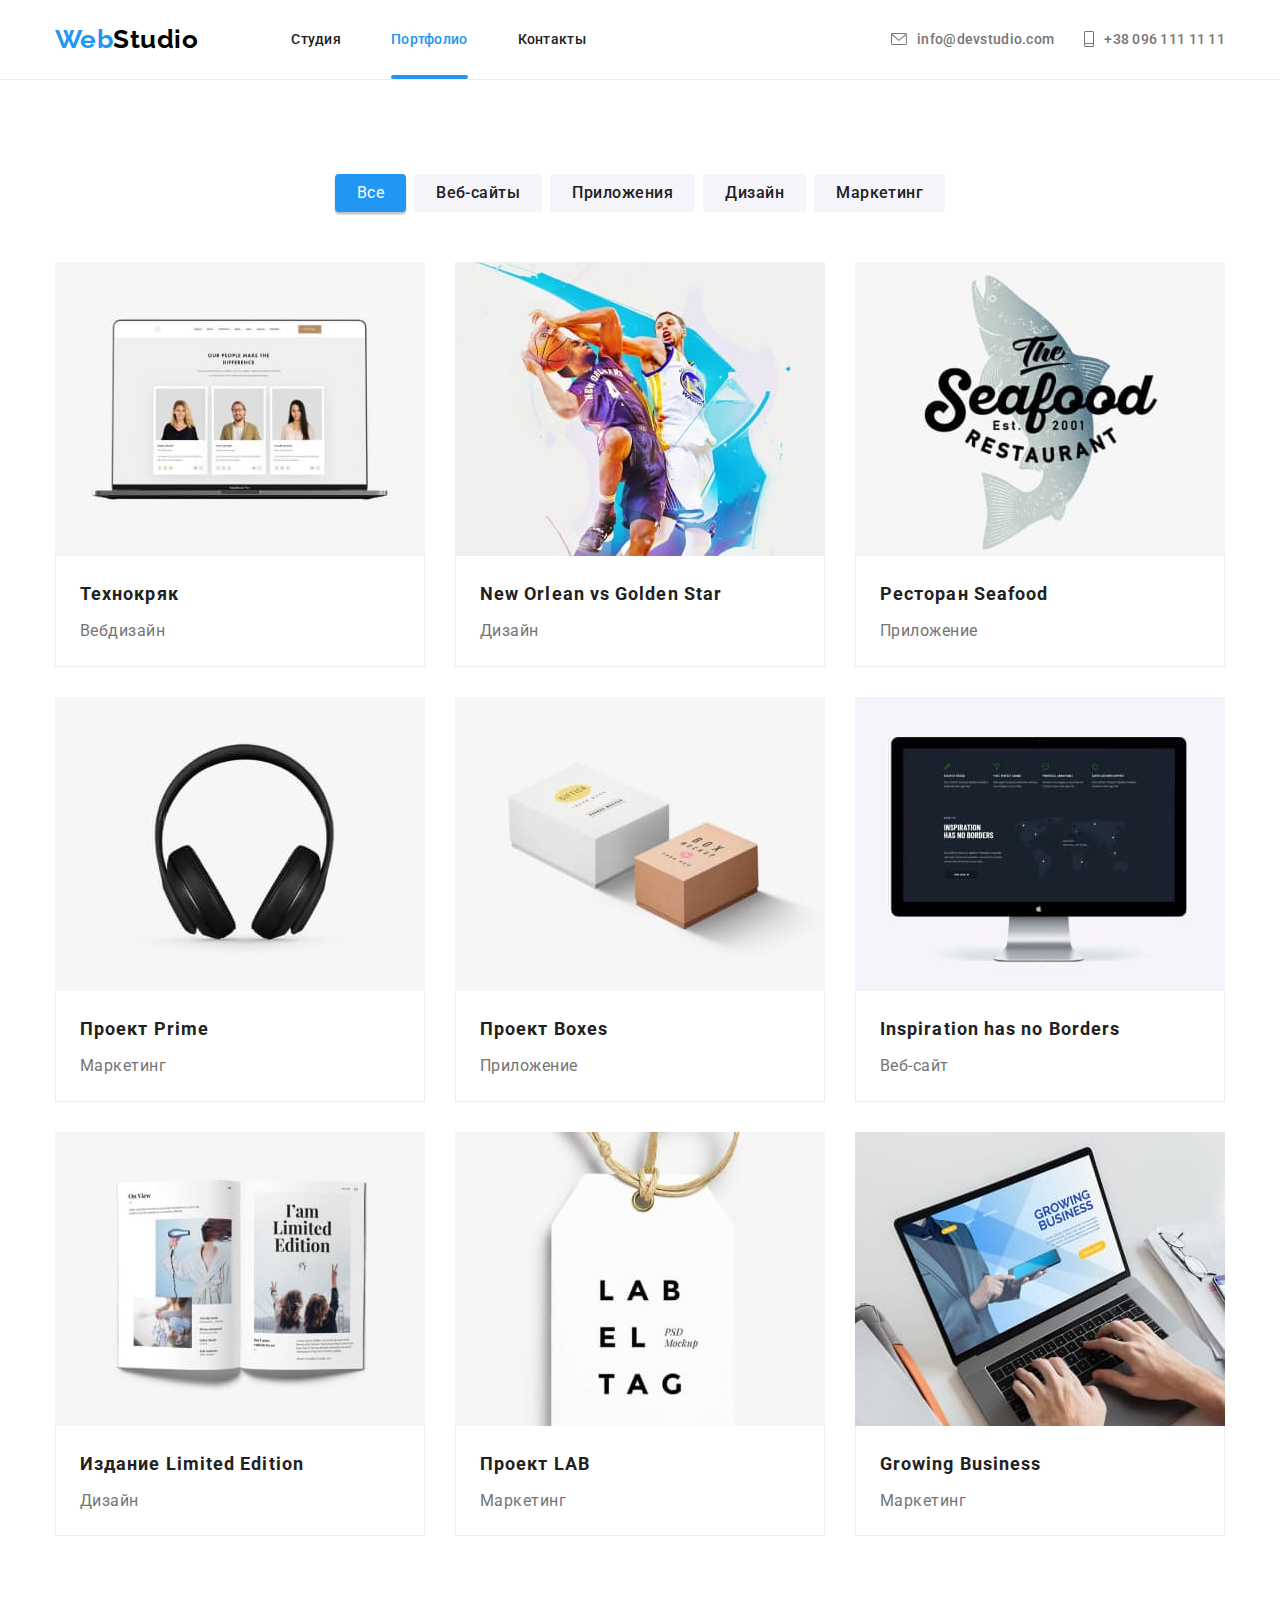
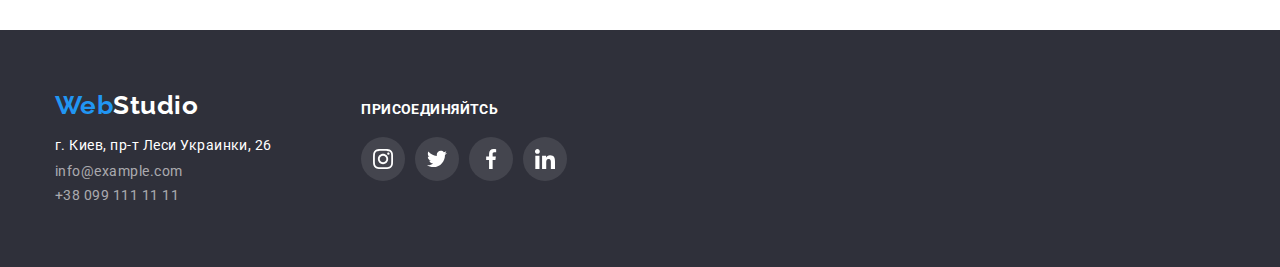
==== portfolio.html @ 9c4aa6b3 "1" ====
<!DOCTYPE html>
<html lang="en">

<head>
  <meta charset="UTF-8" />
  <title>Activebox</title>
  <link rel="stylesheet" href="./css/modern-normalize.css">
  <link href="https://fonts.googleapis.com/css2?family=Raleway:wght@700&family=Roboto:wght@400;500;700;900&display=swap"
    rel="stylesheet">
  <link rel="stylesheet" href="./css/style.css">
</head>

<body class="body">
  <header class="page-header">
    <div class="header-div container-flex">
      <nav class="nav-header">
        <a href="./" class="logo">
          <span class="logo-colorweb">Web</span><span class="logo-studio">Studio</span>
        </a>
        <ul class="site-nav list">
          <li class="li-header"><a href="index.html" class="link">Студия</a></li>
          <li class="li-header"><a href="portfolio.html" class="studio-title-blue current">Портфолио</a></li>
          <li class="li-header"><a href="" class="link">Контакты</a></li>
        </ul>
      </nav>
      <ul class="auth-nav list">
        <li class="auth-li">
          <a href="mailto:info@devstudio.com" class="link-nav">
            <svg class="aria-label" aria-label="мейл" width="16px" height="12px">
              <use href="./images/icons.svg#icon-mail"></use>
            </svg>
            info@devstudio.com
          </a>
        </li>
        <li class="auth-li">
          <a href="tel:+380961111111" class="link-nav">
            <svg class="aria-label" aria-label="tel" width="10px" height="16px">
              <use href="./images/icons.svg#icon-phone"></use>
            </svg>
            +38 096 111 11 11
          </a>
        </li>
      </ul>
    </div>
  </header>
  <main>
    <section class="section">
      <div class="main container">
        <ul class="portfolio-menu list">
          <li>
            <a href="" class="portfolio-title-vse link">Все</a>
          </li>
          <li>
            <a href="" class="portfolio-title link">Веб-сайты</a>
          </li>
          <li>
            <a href="" class="portfolio-title link">Приложения</a>
          </li>
          <li>
            <a href="" class="portfolio-title link">Дизайн</a>
          </li>
          <li>
            <a href="" class="portfolio-title link">Маркетинг</a>
          </li>
        </ul>
        <ul class="main-portfolio list">
          <li class="portfolio-unit list">
            <a href="" class="link-portfolio">
            <div class="port-wrapper">
              <img src="images/img1(2).jpg" alt="" width="370">
              <p class="example-info">
                Технокряк это современная площадка распространения
                коронавируса. Компании используют эту платформу для
                цифрового шпионажа и атак на защищённые сервера конкурентов.
              </p>
            </div>
            <div class="port">
              <h3 class="portfolio-glav">Технокряк</h3>
              <p class="portfolio-text">Вебдизайн</p>
            </div>
          </a>
          </li>
          <li class="portfolio-unit list">
            <a href="" class="link-portfolio">
              <div class="port-wrapper">
                <img src="images/img2(2).jpg" alt="" width="370">
                <p class="example-info">
                  Технокряк это современная площадка распространения
                  коронавируса. Компании используют эту платформу для
                  цифрового шпионажа и атак на защищённые сервера конкурентов.
                </p>
              </div>
              <div class="port">
                <h3 class="portfolio-glav">New Orlean vs Golden Star</h3>
                <p class="portfolio-text">Дизайн</p>
              </div>
            </a>
          </li>
          <li class="portfolio-unit list">
            <a href="" class="link-portfolio">
            <div class="port-wrapper">
              <img src="images/img3(2).jpg" alt="" width="370">
              <p class="example-info">
                Технокряк это современная площадка распространения
                коронавируса. Компании используют эту платформу для
                цифрового шпионажа и атак на защищённые сервера конкурентов.
              </p>
            </div>
            <div class="port">
              <h3 class="portfolio-glav">Ресторан Seafood</h3>
              <p class="portfolio-text">Приложение</p>
            </div>
          </a>
          </li>
          <li class="portfolio-unit list"> 
              <a href="" class="link-portfolio">
            <div class="port-wrapper">
              <img src="images/img4(2).jpg" alt="" width="370">
              <p class="example-info">
                Технокряк это современная площадка распространения
                коронавируса. Компании используют эту платформу для
                цифрового шпионажа и атак на защищённые сервера конкурентов.
              </p>
            </div>
            <div class="port">
              <h3 class="portfolio-glav">Проект Prime</h3>
              <p class="portfolio-text">Маркетинг</p>
            </div>
          </a>
          </li>
          <li class="portfolio-unit list">
            <a href="" class="link-portfolio">
            <div class="port-wrapper">
              <img src="images/img5(2).jpg" alt="" width="370">
              <p class="example-info">
                Технокряк это современная площадка распространения
                коронавируса. Компании используют эту платформу для
                цифрового шпионажа и атак на защищённые сервера конкурентов.
              </p>
            </div>
            <div class="port">
              <h3 class="portfolio-glav">Проект Boxes</h3>
              <p class="portfolio-text">Приложение</p>
            </div>
          </a>
          </li>
          <li class="portfolio-unit list">  
            <a href="" class="link-portfolio">
            <div class="port-wrapper">
              <img src="images/img6(2).jpg" alt="" width="370">
              <p class="example-info">
                Технокряк это современная площадка распространения
                коронавируса. Компании используют эту платформу для
                цифрового шпионажа и атак на защищённые сервера конкурентов.
              </p>
            </div>
            <div class="port">
              <h3 class="portfolio-glav">Inspiration has no Borders</h3>
              <p class="portfolio-text">Веб-сайт</p>
            </div>
          </a>
          </li>
          <li class="portfolio-unit list">
            <a href="" class="link-portfolio">
            <div class="port-wrapper">

              <img src="images/img7(2).jpg" alt="" width="370">
              <p class="example-info">
                Технокряк это современная площадка распространения
                коронавируса. Компании используют эту платформу для
                цифрового шпионажа и атак на защищённые сервера конкурентов.
              </p>
            </div>
            <div class="port">
              <h3 class="portfolio-glav">Издание Limited Edition</h3>
              <p class="portfolio-text">Дизайн</p>
            </div>
          </a>
          </li>
          <li class="portfolio-unit list">
            <a href="" class="link-portfolio">
            <div class="port-wrapper">
              <img src="images/img8(2).jpg" alt="" width="370">
              <p class="example-info">
                Технокряк это современная площадка распространения
                коронавируса. Компании используют эту платформу для
                цифрового шпионажа и атак на защищённые сервера конкурентов.
              </p>
            </div>
            <div class="port">
              <h3 class="portfolio-glav">Проект LAB</h3>
              <p class="portfolio-text">Маркетинг</p>
            </div>
          </a>
          </li>
          <li class="portfolio-unit list">
            <a href="" class="link-portfolio">
            <div class="port-wrapper">
              <img src="images/img9(2).jpg" alt="" width="370">
              <p class="example-info">
                Технокряк это современная площадка распространения
                коронавируса. Компании используют эту платформу для
                цифрового шпионажа и атак на защищённые сервера конкурентов.
              </p>
            </div>
            <div class="port">
              <h3 class="portfolio-glav">Growing Business</h3>
              <p class="portfolio-text">Маркетинг</p>
            </div>
          </a>
          </li>
        </ul>
      </div>
    </section>
  </main>
  <footer class="footer">
    <div class="container footer-flex">
      <div class="foot-info">
        <a href="/index.html" class="logo"><span class="logo-colorwebfooter">Web</span><span
            class="logo-studiofooter">Studio</span></a>
        <address class="address">
          <p class="address-p">г. Киев, пр-т Леси Украинки, 26</p>
          <ul class="footer-content list">
            <li>
              <a href="mailto:info@example.com" class="text-footer link">info@example.com</a>
            </li>
            <li>
              <a href="tel:+380991111111" class="text-footer link">+38 099 111 11 11</a>
            </li>
          </ul>
        </address>
      </div>
      <div class="footer-socials">
        <h2>Присоединяйтсь</h2>
        <ul>
          <li>
            <a href="">
              <svg aria-label="инста" width="44px" height="44px">
                <use href="./images/icons.svg#insta"></use>
              </svg>
            </a>
          </li>
          <li>
            <a href="">
              <svg aria-label="твиттер" width="44px" height="44px">
                <use href="./images/icons.svg#twitter"></use>
              </svg>
            </a>
          </li>
          <li>
            <a href="">
              <svg aria-label="фб" width="44px" height="44px">
                <use href="./images/icons.svg#facebook"></use>
              </svg>
            </a>
          </li>
          <li>
            <a href="">
              <svg aria-label="линк" width="44px" height="44px">
                <use href="./images/icons.svg#linkedin"></use>
              </svg>
            </a>
          </li>
        </ul>
      </div>
    </div>
  </footer>
</body>

</html>
---- css/style.css ----
body {
  background-color: white;
  color: #757575;
  letter-spacing: 0.03em;
  font-family: roboto, sans-serif;
  margin: 0px;
  padding: 0px;
}


h1,
h2,
h3,
h4,
p,
ul {
margin: 0;
padding: 0;
}


.container-flex {
  display: flex;
  justify-content: space-between;
  align-items: center;
}

.container {
  width: 1200px;
  padding: 0 15px 0 15px;
  margin: 0 auto;
}

img
{
  display: block;
}

.list {
  list-style: none;
  display:block
}

.decor {
   list-style-type: none;
}

.link {
  text-decoration: none;
  display: block;
  transition: 250ms cubic-bezier(0.4, 0, 0.2, 1);
}
.link-portfolio  {
text-decoration: none;
display: block;
transition: 250ms cubic-bezier(0.4, 0, 0.2, 1);
}

.link-portfolio:hover {
box-shadow: 0px 1px 1px rgba(0, 0, 0, 0.12),
 0px 4px 4px rgba(0, 0, 0, 0.06),
 1px 4px 6px rgba(0, 0, 0, 0.16);
 transition: 250ms cubic-bezier(0.4, 0, 0.2, 1);
}

.section {
  padding: 94px 0;
}

.text-footer {
 color: rgba(255, 255, 255, 0.6)
}

.page-header {
  border-bottom: 1px solid #ECECEC;
}

.header-div {
      width: 1200px;
      margin: 0 auto;
      padding-left: 15px;
      padding-right: 15px;
}

.nav-header {
display: flex;
align-items: center;
}

.logo {
  line-height: 1.19;
  font-size: 26px;
  text-decoration: none;
  margin-right: 93px;
}


.logo-colorweb {
  font-family: raleway;
  color: #2196f3;
  font-weight: 700;
}

.logo-studio{
  font-family: raleway;
  color: black;
  font-weight: 700;
}

.site-nav {
  display: flex;
  align-items: center;
}

.li-header {
display: flex;
align-items: center ;
}

.li-header:last-child {
  margin-right: 0px;
}

.li-header a {
    display: block;
  padding-top: 32px;
  padding-bottom: 32px;
}

.li-header {

  margin-right: 50px;
}

.site-nav .link {
  color: #212121;
  font-weight: 500;
  font-size: 14px;
  line-height: 1.06;
  letter-spacing: 0.02em;
}


.site-nav .link:hover {
  color: #2196F3;
  transition: 250ms cubic-bezier(0.4, 0, 0.2, 1);
}

.site-nav .link:focus {
  color: #2196F3;
  transition: 250ms cubic-bezier(0.4, 0, 0.2, 1);
}

.auth-li:not(:last-child) {
margin-right: 30px;;
}

.auth-li .svg:hover {
color: #2196F3;
transition: 250ms cubic-bezier(0.4, 0, 0.2, 1);
}

.auth-nav {
display: flex;
align-items: center;
margin-left: auto;
}


.auth-nav li:first-child {
margin-left: 0px;
}

.auth-nav a {
color:  #757575;

font-family: roboto, sans-serif;
font-weight: 500;
font-size: 14px;
line-height: 1.2;
letter-spacing: 0.02em;
display: flex;
align-items: center;
}

.auth-nav svg {
margin-right: 10px;

fill:  #757575;
}

.auth-nav a:hover svg,
.auth-nav a:focus svg {
fill: #2196F3;
transition: 250ms cubic-bezier(0.4, 0, 0.2, 1);
}

.auth-nav a:hover,
.auth-nav a:focus {
color: #2196F3;
transition: 250ms cubic-bezier(0.4, 0, 0.2, 1);
}

.auth-nav .link {
  color: #757575;
  font-weight: 500;
  font-size: 14px;
  line-height: 1.06;
  letter-spacing: 0.02em;
}

.auth-nav .link-nav:hover {
  color: #2196F3;
  transition: 250ms cubic-bezier(0.4, 0, 0.2, 1);
}

.auth-nav .link-nav:active {
  color: #2196F3;
}

.auth-nav .link-nav:focus {
  color: #2196F3;
  transition: 250ms cubic-bezier(0.4, 0, 0.2, 1);
}



.container-flex-hero {
  box-sizing: border-box;
}

.hero {
  padding: 200px 0px;
  background-color:  #2f303A;
  background-image: linear-gradient(
      to right,
      rgba(47, 48, 58, 0.4),
      rgba(47, 48, 58, 0.4)
    ),
    url(../images/img-bg.jpg);
  max-width: 1600px;
  height: 600px;

  text-align: center;
  margin-left: auto;
  margin-right: auto;
}

.hero-title {
  margin-bottom: 30px;
  text-transform: uppercase;
  font-weight: 900;
  color: white;
  font-size: 44px;
  line-height: 1.36;
  letter-spacing: 0.06em;
}

.main-button {
  background: #2196f3;
  color: white;
  cursor: pointer;
  font-weight: 700;
  font-size: 16px;
  line-height: 2;
  text-align: center;
  letter-spacing: 0.06em;
  min-width: 200px;
  border-radius: 4px;
  border: transparent;
  padding: 10px 32px;
}


.main-button:hover {
  background: #188ce8;
  transition: 250ms cubic-bezier(0.4, 0, 0.2, 1);
}

.main-buttom:focus {
 background: #188ce8;
 transition: 250ms cubic-bezier(0.4, 0, 0.2, 1);
}

.container {
  width: 1200px;
  margin: 0 auto;
  padding-left: 15px;
  padding-right: 15px;
}

.content {
  margin-top: 50px;
  display: flex;
}

.section-ul-photo {
  flex-wrap: wrap;
  justify-content: space-between;
}

.f-box{
  display: flex;
  align-items: center;
  justify-content: center;
  width: 270px;
  height: 120px;
  background: #F5F4FA;
  border-radius: 4px;
  margin-bottom: 30px;
}
.feature-list {
  display: flex;
  margin: 0px;
  padding: 0px;
}

.feature-li {
  width: 270px;
  margin-left: 30px;
}

.feature-list > li:first-child {
  margin-left: 0px;
}

.aria-label {
  margin-right: 10px;
}


.link-nav {
    text-decoration: none;
    color: #757575;
    font-family: roboto, sans-serif;
    font-weight: 500;
    font-size: 14px;
    line-height: 1.2;
    letter-spacing: 0.02em;
    display: flex;
    align-items: center;
}

.social {
  display: flex;
  justify-content: center;

}


.team-box svg {
display: flex;
align-items: center;
justify-content: center;

fill: #afb1b8;

transition-property: fill;
}

.team-box a:hover svg,
.team-box a:focus svg {
fill: #ffffff;
transition: 250ms cubic-bezier(0.4, 0, 0.2, 1);
}
.team-box a:hover,
.team-box a:focus {
background-color: #2196f3;
transition: 250ms cubic-bezier(0.4, 0, 0.2, 1);
}

.team-box a {
display: inline-block;
border-radius: 50%;
width: 44px;
height: 44px;

transition-property: #2f303a;
}
.team-box li {
margin-left: 10px;
}

.team-box li:first-child {
margin-left: 0px;
}

.section-benefits {
  padding-bottom: 94px;
  padding-top: 0;
}

.section-titleh2 {
  color: #212121;
  font-weight: bold;
  font-size: 36px;
  line-height: 1.16;
  text-align: center;
  letter-spacing: 0.03em;
}

.content > li:first-child {
  margin-left: 0px;
}


.listofbebefits + .listofbebefits {
  margin-left: 65px;
}

/* -----------------specialization------------------- */
.specialization {
  padding-top: 0;
}
.specialization-list {
  display: flex;
  margin-left: 30px;
   position: relative;
}

.container {
  width: 1200px;
  margin: 0 auto;
  padding-left: 15px;
  padding-right: 15px;
}

.content {
  text-align: center;
  list-style-type: none;
}

.section-titleh3 {
  color: #212121;
  font-weight: 700;
  font-size: 14px;
  line-height: 1.14;
  text-transform: uppercase;
  margin-bottom: 10px;
}


.our-team {
  list-style-type: none;
  display: inline-block;
  flex-wrap: nowrap;
  text-align: center;
}


.our-team-list {
  background: #ffffff;
  box-shadow: 0px 1px 3px rgba(0, 0, 0, 0.12), 0px 1px 1px rgba(0, 0, 0, 0.14),
    0px 2px 1px rgba(0, 0, 0, 0.2);
  border-radius: 0px 0px 4px 4px;
}

.div-team > .section-ul-team > li:first-child {
  margin-left: 0px;
}


.clients-list svg {
  fill: #afb1b8;
  width: 106px;
  height: 60px;
  transition-property: fill;

}

.clients-list li:first-child {
  margin-left: 0px;
}

.clients-list li:hover,
.clients-list li:focus {
  border-color:  #2196f3;
  transition: 250ms cubic-bezier(0.4, 0, 0.2, 1);
}

.clients-list li:hover svg,
.clients-list li:focus svg {
  fill:  #2196f3;
  transition: 250ms cubic-bezier(0.4, 0, 0.2, 1);
}

.team-box {
  padding-top: 30px;
  padding-bottom: 30px;
}

.our-team-list {
 flex-wrap: wrap;
 margin-left: 30px;
}


.clients {
  padding: 94px 0px;
  text-align: center;
}

.clients h2 {
  margin-bottom: 50px;
  color: #212121
}

.clients-list {
  display: flex;
  justify-content: center;
}

.clients-list li {
  width: 170px;
  height: 92px;
  border: 1px solid #afb1b8;
  border-radius: 4px;
  margin-left: 30px;
}

.clients-list a {
  display: flex;
  width: 100%;
  height: 100%;

  align-items: center;
  justify-content: center;
}

.clients-list svg {
  fill: #afb1b8;

  width: 106px;
  height: 60px;
}

.clients-list li:first-child {
  margin-left: 0px;
}


.section-ul-team {
  display: flex;
  margin-top: 50px;
}

.container {
  width: 1200px;
  margin: 0 auto;
  padding-left: 15px;
  padding-right: 15px;
}

.section-titleh4 {
 margin-bottom: 10px;
   color: #212121;
  font-weight: 500;
  font-size: 14px;
  line-height: 1.14;
  text-align: center;
}

.text-main {
  margin-top: 0 px;
  font-size: 14px;
  line-height: 1.71;
}

.text-bot {
margin-bottom: 16px;
  margin-top: 0 px;
  font-size: 14px;
  line-height: 1.71;
  text-align: center;
}
.footer {
  background: #2F303A;
  font-size: 14px;
  line-height: 24px;
  padding-top: 60px;
  padding-bottom: 60px;
}

.footer-content {
  color: #fff = 60%;
}

.footer-socials {
margin-left: 70px;
}

.footer-socials ul {
display: flex;
}

.footer-socials li {
margin-left: 10px;
}

.footer-socials li:first-child {
margin-left: 0px;
}

.footer-socials svg {
width: 44px;
height: 44px;

fill: #ffffff;
}

.footer-socials a {
display: inline-block;
border-radius: 50%;
height: 44px;

background-color: rgba(255, 255, 255, 0.1);
}

.footer-socials a:hover {
background-color:  #2196f3;
transition: 250ms cubic-bezier(0.4, 0, 0.2, 1);
}

.footer-socials h2  {
  color: #ffffff;

  font-weight: 700;
  font-size: 14px;
  line-height: 16px;
  letter-spacing: 0.03em;
  text-transform: uppercase;

  margin-bottom: 20px;
}

.address {
  margin-top: 20px;;
  font-style: normal;
}

.address-p {
  color: white;
  font-size: 14px;
  line-height: 0.58;
}

.footer-content {
  margin-top: 9px;
}

.text-footer:hover {
  color: white;
  font-size: 14px;
  line-height: 0.58;
  transition: 250ms cubic-bezier(0.4, 0, 0.2, 1);
}

.logo-colorwebfooter {
  color:  #2196f3;
}

.footer-flex {
  display: flex;
  align-items: baseline;
}

.logo-studiofooter {
  color: white;
  font-weight: bold;
}

.footer-div {
  margin-left: 215px;
}

.footer {
  background-color: #2f303a;
  padding: 60px 0;
}




.portfolio-title {
 display: inline-block;
 padding: 6px 22px;
 font-weight: 500;
 font-size: 16px;
 line-height: 1.62;
 color: #212121;
 background: #F5F4FA;
 border-radius: 4px;
}

.portfolio-title-vse {   
  display: inline-block; 
  color: #ffff;
  background: #2196F3;
  box-shadow: 0px 3px 1px rgba(0, 0, 0, 0.1), 0px 1px 2px rgba(0, 0, 0, 0.08), 0px 2px 2px rgba(0, 0, 0, 0.12);
  border-radius: 4px;
  padding: 6px 22px;
  line-height: 1.62;
}

.portfolio-menu {
  display: flex;
  justify-content: center;
}

.portfolio-menu li{
  margin-left: 8px;
  display: inline-block;
}

.studio-title-blue {
  text-decoration: none;
  color: #2196F3;
  font-weight: 500;
  font-size: 14px;
  line-height: 1.06;
  letter-spacing: 0.02em;
  transition-property: color;
  transition-duration: 250ms;
  transition-timing-function: #2196F3;
  position: relative;
  padding-top: 32px;
  padding-bottom: 32px;
}


.portfolio-title:hover {
  color: #ffff;
  background: #2196F3;
  box-shadow: 0px 3px 1px rgba(0, 0, 0, 0.1), 0px 1px 2px rgba(0, 0, 0, 0.08), 0px 2px 2px rgba(0, 0, 0, 0.12);
  border-radius: 4px;
  transition: 250ms cubic-bezier(0.4, 0, 0.2, 1);
}

.portfolio-glav {
  margin-bottom: 4px;
  text-align: left;
  font-weight: 700;
  font-size: 18px;
  line-height: 2;
  letter-spacing: 0.06em;
  color: #212121;
}

.portfolio-text {
  text-align: left;
  font-size: 16px;
  line-height: 1.87;
  letter-spacing: 0.03em;
  color: #757575
}

.logo-colorwebfooter {
   font-family: raleway;
   color: #2196f3;
   font-weight: 700;
}

.logo-studiofooter {
  font-family: raleway;
  color: white;
  font-weight: 700;
}

.team {
  background: #F5F4FA;
}

.main-portfolio {
  margin-top: 50px;
  display: flex;
  flex-wrap: wrap;
  margin-left: -30px;
  margin-bottom: -30px;
}

.portfolio-unit {
 flex-basis: calc(100% / 3 - 30px);
 margin-left: 30px;
 margin-bottom: 30px;
}

.portfolio-menu li:first-child {
 margin-left: 0px;
}

.portfolio-unit li :nth-child(3n + 1) {
  margin-left: 0px;
}

.portfolio-unit li :nth-last-child(-n + 3) {
  margin-bottom: 0px;
}

.port {
  border-right: 1px solid #eeeeee;
  border-bottom: 1px solid #eeeeee;
  border-left: 1px solid #eeeeee;
  padding: 20px 24px;
}

.backdrop {
opacity: 1;

transition-property: opacity;
transition-duration: 250ms;
transition-timing-function:  cubic-bezier(0.4, 0, 0.2, 1);
}

.backdrop.is-hidden {
opacity: 0;
pointer-events: none;

transition-property: opacity;
transition-duration: 250ms;
transition-timing-function:  cubic-bezier(0.4, 0, 0.2, 1);
}

.backdrop {
position: fixed;

align-items: center;
justify-content: center;

top: 0;
left: 0;

width: 100%;
height: 100%;

background: rgba(0, 0, 0, 0.2);
}

.modal {
position: absolute;

top: 50%;
left: 50%;
transform: translate(-50%, -50%);

width: 581px;
height: 521px;

background-color: #ffffff;
}

.close {
display: flex;
position: absolute;

align-items: center;
justify-content: center;

top: 8px;
right: 8px;

padding: 0px 0px;
margin: 0px 0px;

width: 30px;
height: 30px;
border-radius: 50%;
border: 1px solid rgba(0, 0, 0, 0.1);
background-color: transparent;
cursor: pointer;
}

.cross {
display: flex;

justify-content: center;
align-items: center;
}

.current{
display: flex;
align-items: center ;
}

.current::after {
display: flex;
position: absolute;
content: "";
width: 100%;
height: 4px;
border-radius: 2px;
bottom: 0;
background-color: #2196f3;
}

.current {
color: #2196f3;
}


.occupation-info {
font-weight: 700;
font-size: 14px;
line-height: 1.2;
text-align: center;
letter-spacing: 0.03em;
text-transform: uppercase;
}

.benefits-box .occupation-info {
position: absolute;
bottom: 0;
color: #ffffff;
background-color: rgba(47, 48, 58, 0.8);
width: 100%;
padding: 27px;
}

.benefits-box > .content {
display: flex;
}

.example-info {
position: absolute;
width: 370px;
height: 294px;
font-size: 18px;
line-height: 1.56;
color:  #ffffff;
background-color: rgba(33, 150, 243, 0.9);
padding: 63px 24px;
transition: transform  250ms cubic-bezier(0.4, 0, 0.2, 1);
}

.link-portfolio:hover .example-info,
.link-portfolio:focus .example-info {
transform: translateY(-100%);
transition: 250ms cubic-bezier(0.4, 0, 0.2, 1);
}
.port-wrapper {
position: relative;
overflow: hidden;
}
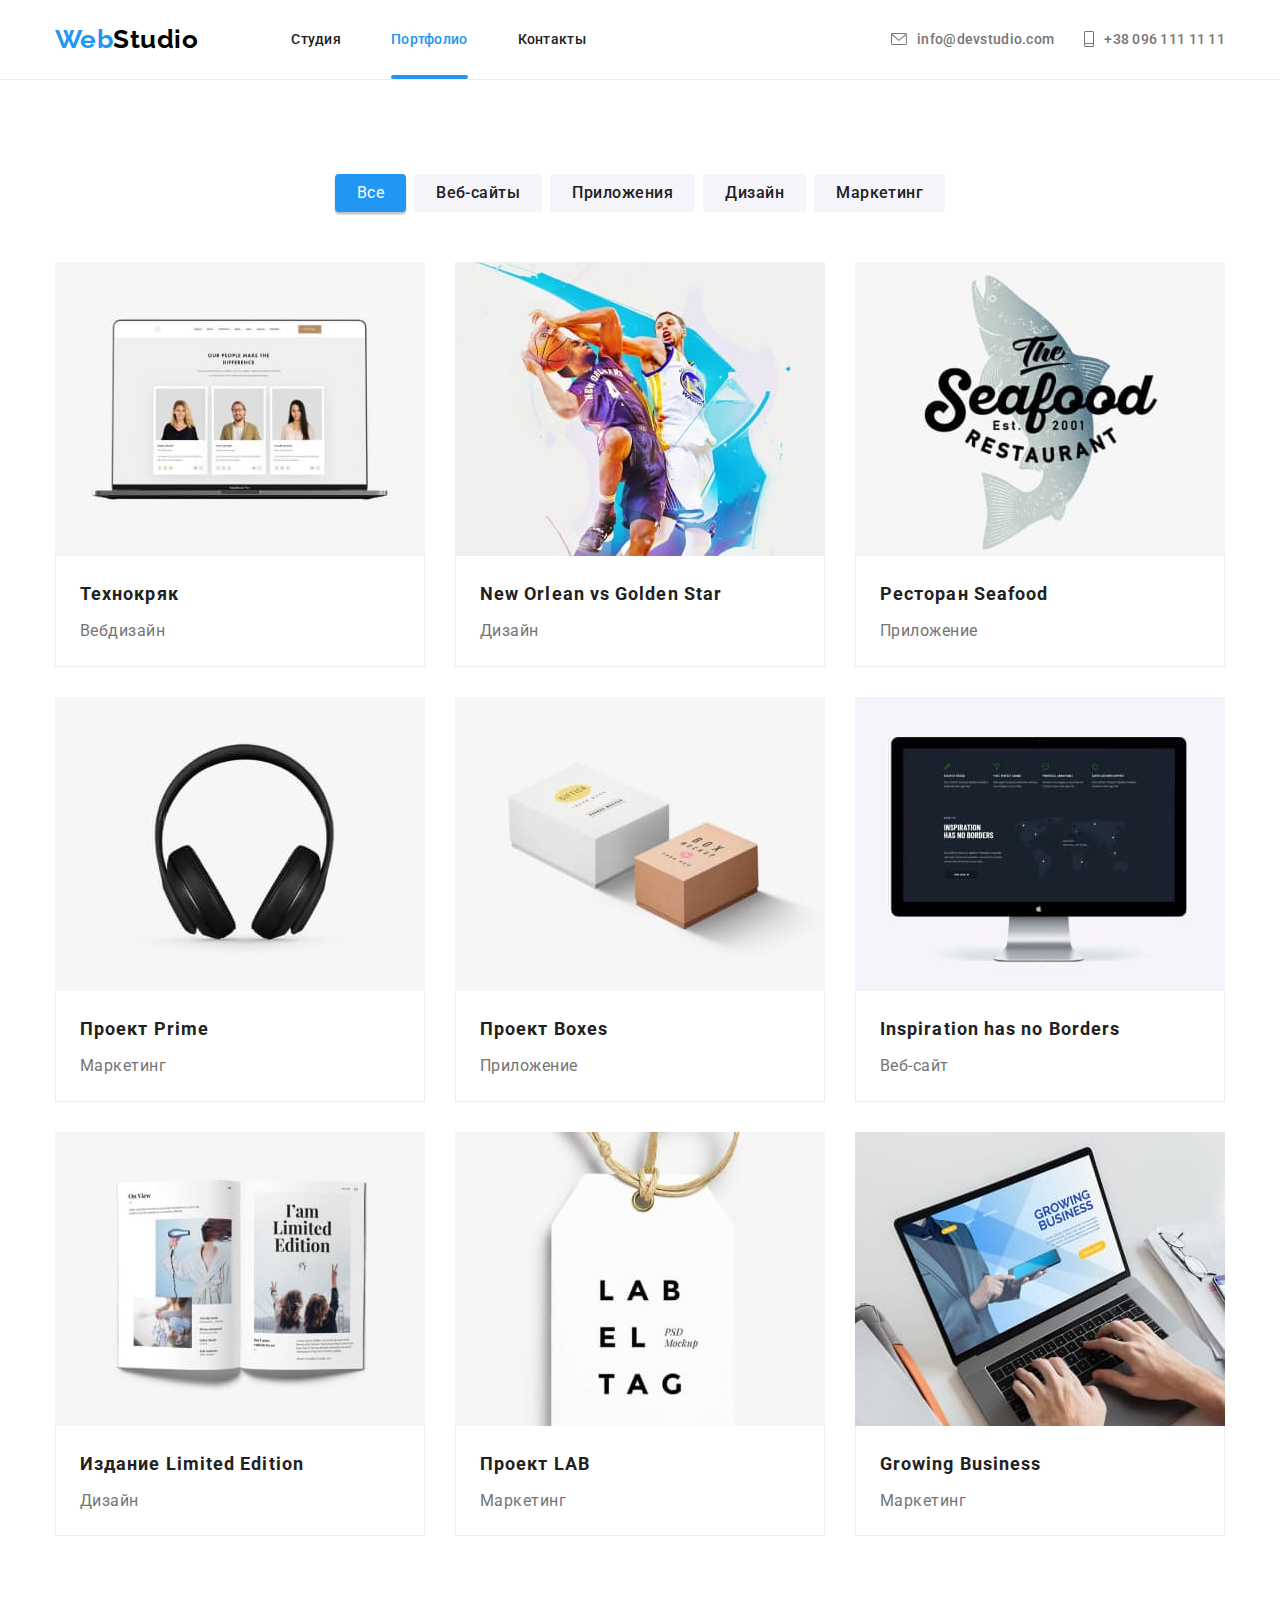
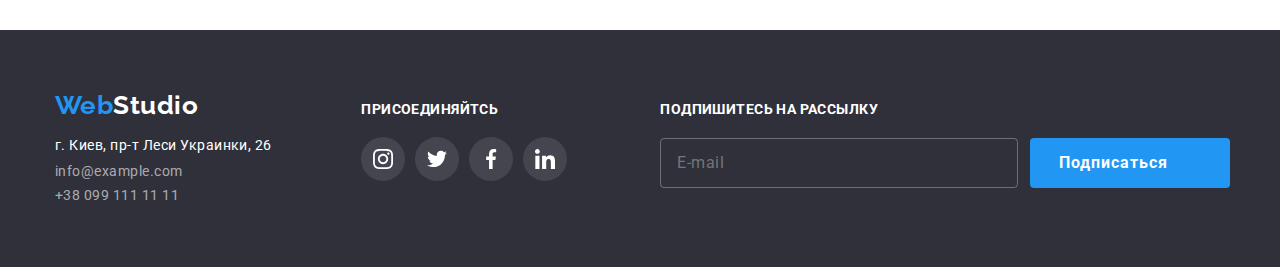
==== commit 848bbc16: "1" ====
--- a/portfolio.html
+++ b/portfolio.html
@@ -263,6 +263,22 @@
           </li>
         </ul>
       </div>
+      <div class="type-email">
+        <p>Подпишитесь на рассылку</p>
+        <form>
+          <input
+            type="email"
+            name="email"
+            placeholder="E-mail"
+          />
+          <button type="submit">
+            Подписаться
+            <svg aria-label="send" width="24px" height="24px">
+              <use href="./images/icons.svg#send"></use>
+            </svg>
+          </button>
+        </form>
+      </div>
     </div>
   </footer>
 </body>
--- a/css/style.css
+++ b/css/style.css
@@ -374,8 +374,6 @@
 border-radius: 50%;
 width: 44px;
 height: 44px;
-
-transition-property: #2f303a;
 }
 .team-box li {
 margin-left: 10px;
@@ -581,10 +579,6 @@
   padding-bottom: 60px;
 }
 
-.footer-content {
-  color: #fff = 60%;
-}
-
 .footer-socials {
 margin-left: 70px;
 }
@@ -616,7 +610,8 @@
 background-color: rgba(255, 255, 255, 0.1);
 }
 
-.footer-socials a:hover {
+.footer-socials a:hover,
+.footer-socials a:focus {
 background-color:  #2196f3;
 transition: 250ms cubic-bezier(0.4, 0, 0.2, 1);
 }
@@ -836,16 +831,23 @@
 }
 
 .modal {
-position: absolute;
-
-top: 50%;
-left: 50%;
-transform: translate(-50%, -50%);
-
-width: 581px;
-height: 521px;
-
-background-color: #ffffff;
+  position: absolute;
+
+  display: flex;
+
+  justify-content: center;
+  align-items: center;
+
+  top: 50%;
+  left: 50%;
+  transform: translate(-50%, -50%);
+
+  width: 528px;
+  height: 581px;
+
+  padding: 40px 40px;
+
+  background-color: #ffffff;
 }
 
 .close {
@@ -874,6 +876,10 @@
 
 justify-content: center;
 align-items: center;
+}
+
+.close:hover .cross {
+  fill:  #2196f3;
 }
 
 .current{
@@ -939,4 +945,323 @@
 .port-wrapper {
 position: relative;
 overflow: hidden;
+}
+
+.form h2 {
+  font-weight: 700;
+  font-size: 20px;
+  line-height: 1.2;
+  text-align: center;
+  letter-spacing: 0.03em;
+
+  margin-bottom: 12px;
+}
+
+.form-box {
+  display: flex;
+  flex-direction: column;
+}
+
+.form-field {
+  display: flex;
+  flex-direction: column;
+
+  position: relative;
+
+  margin-bottom: 10px;
+}
+
+.form-field:nth-child(4) {
+  margin-bottom: 20px;
+}
+
+.form-field label {
+  display: block;
+  position: relative;
+
+  color:  #757575;
+
+  font-weight: 400;
+  font-size: 12px;
+  line-height: 1.2;
+  letter-spacing: 0.01em;
+
+  margin-bottom: 4px;
+}
+
+.form-field input {
+  padding-left: 42px;
+  padding-top: 0;
+  padding-right: 0;
+  padding-bottom: 0;
+
+  width: 448px;
+  height: 40px;
+
+  border: 1px solid rgba(33, 33, 33, 0.2);
+  border-radius: 4px;
+
+  transition-property: border;
+  transition-duration: 250ms;
+  transition-timing-function:  cubic-bezier(0.4, 0, 0.2, 1);
+}
+
+.modal-icon svg {
+  transition-property: fill;
+  transition-duration: 250ms;
+  transition-timing-function:  cubic-bezier(0.4, 0, 0.2, 1);
+}
+
+.form-field:hover input {
+  border: 1px solid  #2196f3;
+}
+
+.form-field:hover .modal-icon svg {
+  fill:  #2196f3;
+}
+
+.form-field input:focus-visible {
+  outline: none;
+  border: 1px solid  #2196f3;
+}
+
+.form-field input:focus-visible + .modal-icon svg {
+  fill:  #2196f3;
+}
+
+.modal-icon {
+  display: inline-block;
+
+  position: absolute;
+
+  width: 18px;
+  height: 18px;
+
+  left: 12px;
+  bottom: 11px;
+}
+
+.form-field textarea {
+  border: 1px solid rgba(33, 33, 33, 0.2);
+  border-radius: 4px;
+
+  width: 448px;
+  height: 120px;
+
+  padding: 12px 16px;
+
+  resize: none;
+}
+
+.form-field textarea::placeholder {
+  font-family: inherit;
+  font-weight: 400;
+  font-size: 14px;
+  line-height: 1.2;
+  letter-spacing: 0.01em;
+
+  color: rgba(117, 117, 117, 0.5);
+}
+
+.form-field textarea:hover {
+  border: 1px solid  #2196f3;
+}
+
+.form-field textarea:focus-visible {
+  outline: none;
+  border: 1px solid  #2196f3;
+}
+
+.checkbox-box {
+  display: flex;
+
+  position: relative;
+
+  align-items: center;
+  justify-content: center;
+
+  margin-bottom: 30px;
+}
+
+.label {
+  display: flex;
+
+  justify-content: center;
+  align-items: center;
+}
+
+.checkbox-box label > p {
+  display: flex;
+
+  justify-content: center;
+  align-items: center;
+
+  font-weight: 400;
+  font-size: 14px;
+  line-height: 1.8;
+  letter-spacing: 0.03em;
+
+  color:  #757575;
+}
+
+.checkbox-box label > p > a {
+  font-weight: 400;
+  font-size: 14px;
+  line-height: 1.8;
+  letter-spacing: 0.03em;
+
+  text-decoration: underline;
+  color: #2196f3;
+}
+
+.hidden-checkbox {
+  -webkit-appearance: none;
+  -moz-appearance: none;
+  appearance: none;
+}
+
+.checkbox-icon {
+  display: flex;
+
+  align-items: center;
+  justify-content: center;
+
+  width: 16px;
+  height: 15px;
+
+  border: 2px solid  #212121;
+  border-radius: 2px;
+
+  margin-right: 9px;
+}
+
+.checkbox-icon svg {
+  fill: white;
+}
+
+.hidden-checkbox:checked + .checkbox-icon {
+  border: transparent;
+  background-color: #2196f3;
+}
+
+.button-submit {
+  display: flex;
+
+  justify-content: center;
+  align-items: center;
+}
+
+.form-box > .button-submit > button {
+  width: 200px;
+  height: 50px;
+
+  padding: 0px 0px;
+  border-radius: 4px;
+
+  border-color: transparent;
+
+  background-color: #188ce8;
+
+  font-weight: 700;
+  font-size: 16px;
+  line-height: 1.8;
+  letter-spacing: 0.06em;
+  color:  #ffffff;
+
+  text-align: center;
+
+  box-shadow: 0px 4px 4px rgba(0, 0, 0, 0.15);
+
+  cursor: pointer;
+}
+
+.type-email {
+  width: 570px;
+
+  margin-left: 93px;
+}
+
+.type-email form {
+  display: flex;
+}
+
+.type-email p {
+  display: inline-block;
+
+  font-weight: 700;
+  font-size: 14px;
+  line-height: 1.2;
+  letter-spacing: 0.03em;
+  text-transform: uppercase;
+
+  color: #ffffff;
+
+  margin-bottom: 20px;
+}
+
+.type-email input {
+  background-color: transparent;
+  border: 1px solid rgba(255, 255, 255, 0.3);
+  border-radius: 4px;
+
+  width: 358px;
+  height: 50px;
+
+  padding: 15px 16px;
+
+  color: rgba(255, 255, 255, 0.6);
+}
+
+.type-email input:focus-visible {
+  outline: none;
+}
+
+.type-email input::placeholder {
+  font-family: inherit;
+  font-weight: 400;
+  font-size: 16px;
+  line-height: 1.2;
+  letter-spacing: 0.03em;
+}
+
+.type-email input {
+  color: rgba(255, 255, 255, 0.6);
+}
+
+.type-email svg {
+  width: 24px;
+  height: 24px;
+
+  fill: #ffffff;
+
+  margin-left: 10px;
+}
+
+.type-email button {
+  display: flex;
+
+  align-items: center;
+  justify-content: center;
+
+  width: 200px;
+  height: 50px;
+
+  background-color: #2196f3;
+
+  padding: 0px 0px;
+  margin-left: 12px;
+
+  border-radius: 4px;
+  border-color: transparent;
+
+  font-family: Roboto;
+  font-weight: 700;
+  font-size: 16px;
+  line-height: 1.8;
+  text-align: center;
+  letter-spacing: 0.06em;
+
+  color: #ffffff;
+
+  cursor: pointer;
 }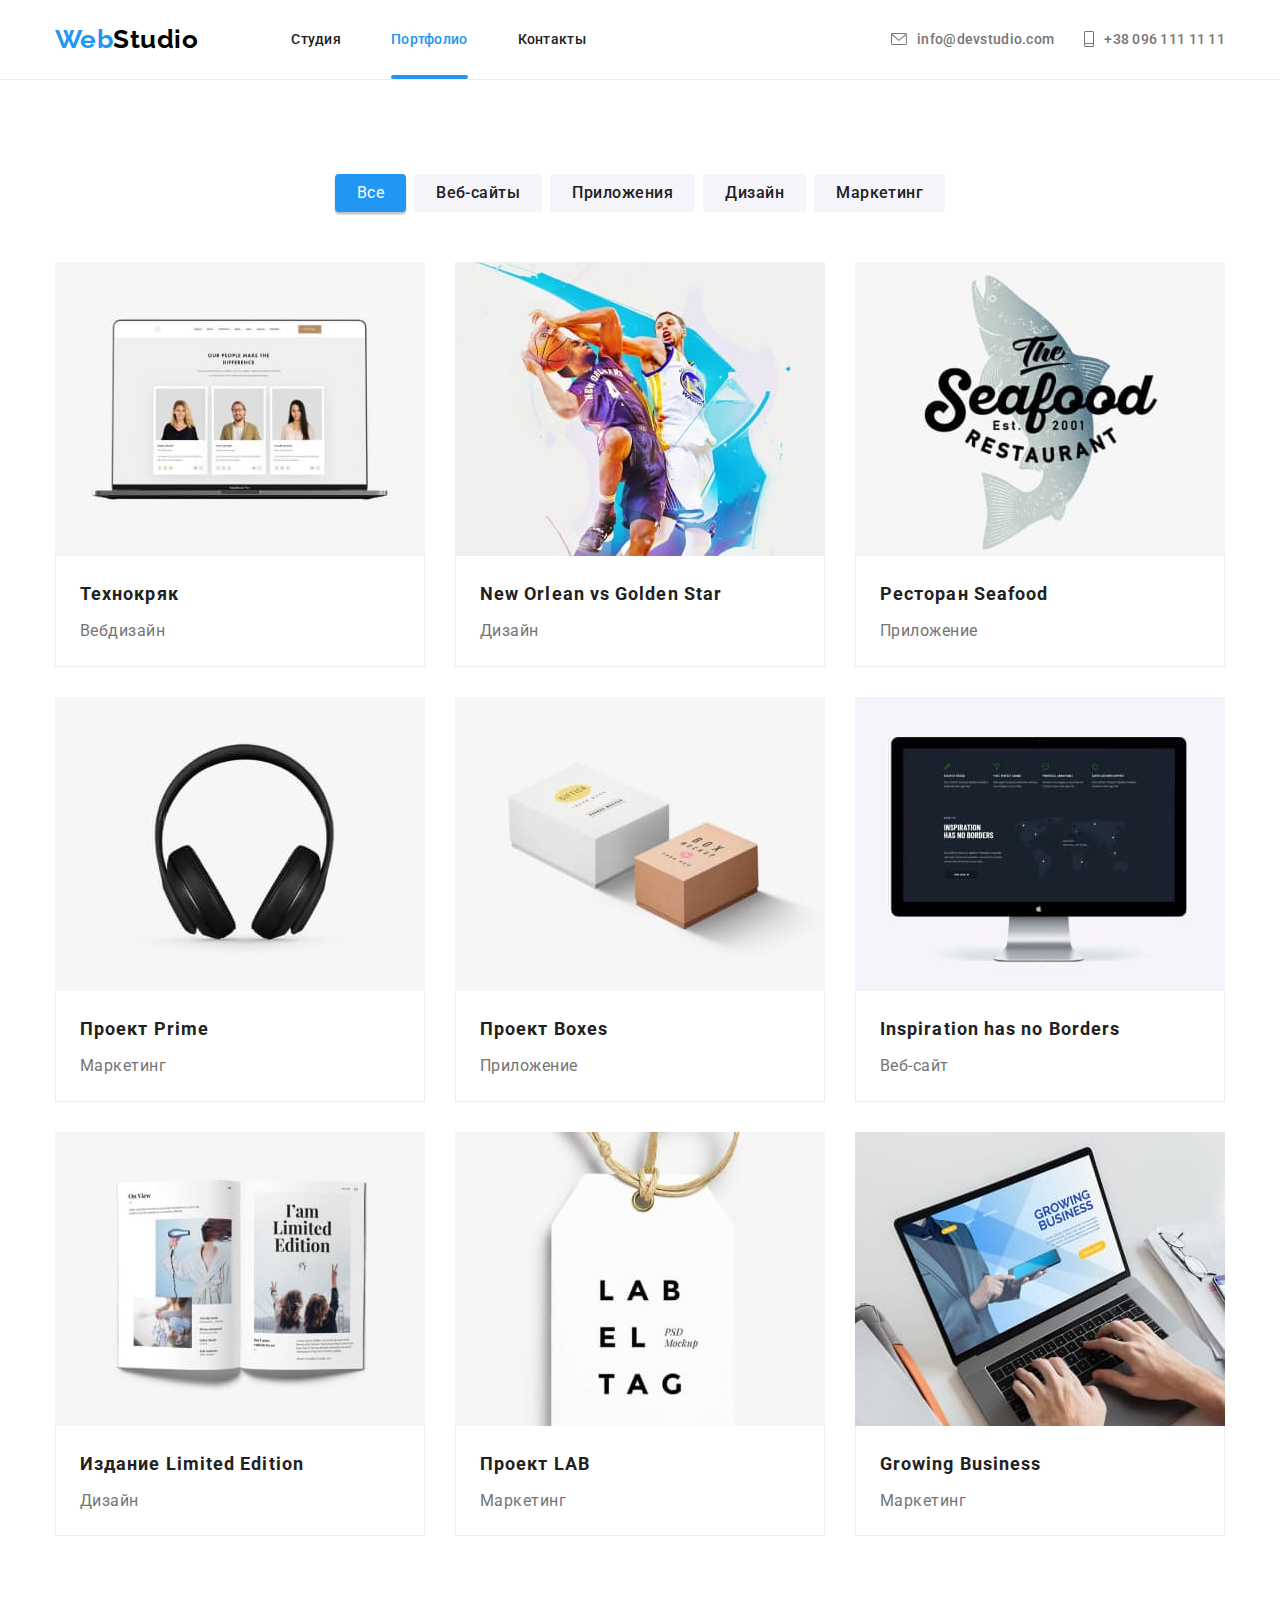
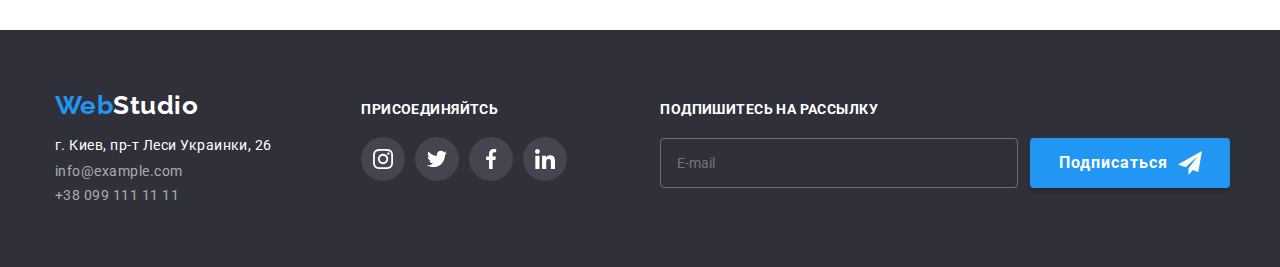
==== commit f87474ea: "Update portfolio.html" ====
--- a/portfolio.html
+++ b/portfolio.html
@@ -271,10 +271,10 @@
             name="email"
             placeholder="E-mail"
           />
-          <button type="submit">
+          <button type="submit" class="footer-button" >
             Подписаться
-            <svg aria-label="send" width="24px" height="24px">
-              <use href="./images/icons.svg#send"></use>
+            <svg aria-label="send" class="footer-button-icon" width="24px" height="24px">
+              <use href="./images/iconsvg.svg#send"></use>
             </svg>
           </button>
         </form>
--- a/css/style.css
+++ b/css/style.css
@@ -975,6 +975,13 @@
   margin-bottom: 20px;
 }
 
+.input-field:not(:placeholder-shown) {
+  border-color: #2196f3;
+}
+.input-field:not(:placeholder-shown)+.modal-icon-svg{
+  fill: #2196f3;
+}
+
 .form-field label {
   display: block;
   position: relative;
@@ -1006,7 +1013,7 @@
   transition-timing-function:  cubic-bezier(0.4, 0, 0.2, 1);
 }
 
-.modal-icon svg {
+.modal-icon-svg {
   transition-property: fill;
   transition-duration: 250ms;
   transition-timing-function:  cubic-bezier(0.4, 0, 0.2, 1);
@@ -1016,7 +1023,7 @@
   border: 1px solid  #2196f3;
 }
 
-.form-field:hover .modal-icon svg {
+.form-field:hover .modal-icon-svg {
   fill:  #2196f3;
 }
 
@@ -1025,11 +1032,11 @@
   border: 1px solid  #2196f3;
 }
 
-.form-field input:focus-visible + .modal-icon svg {
+.form-field input:focus-visible + .modal-icon-svg {
   fill:  #2196f3;
 }
 
-.modal-icon {
+.modal-icon-svg {
   display: inline-block;
 
   position: absolute;
@@ -1150,7 +1157,32 @@
   justify-content: center;
   align-items: center;
 }
-
+.footer-button {
+width: 200px;
+padding-top: 10px;
+padding-bottom: 10px;
+margin-left: 12px;
+background-color: #2196f3;
+ display: flex;
+    justify-content: center;
+    align-items: center;
+    cursor: pointer;
+    border: none;
+    border-radius: 4px;
+    box-shadow: 0px 4px 4px rgb(0 0 0 / 15%);
+    font-weight: 700;
+    font-size: 16px;
+    line-height: 1.87;
+    text-align: center;
+    letter-spacing: 0.06em;
+    color: #ffffff;
+    transition-duration: 250ms;
+    transition-timing-function:  cubic-bezier(0.4, 0, 0.2, 1);
+}
+.footer-button-icon{
+margin-left: 10px;
+fill:floralwhite;
+}
 .form-box > .button-submit > button {
   width: 200px;
   height: 50px;
@@ -1218,50 +1250,4 @@
 
 .type-email input::placeholder {
   font-family: inherit;
-  font-weight: 400;
-  font-size: 16px;
-  line-height: 1.2;
-  letter-spacing: 0.03em;
-}
-
-.type-email input {
-  color: rgba(255, 255, 255, 0.6);
-}
-
-.type-email svg {
-  width: 24px;
-  height: 24px;
-
-  fill: #ffffff;
-
-  margin-left: 10px;
-}
-
-.type-email button {
-  display: flex;
-
-  align-items: center;
-  justify-content: center;
-
-  width: 200px;
-  height: 50px;
-
-  background-color: #2196f3;
-
-  padding: 0px 0px;
-  margin-left: 12px;
-
-  border-radius: 4px;
-  border-color: transparent;
-
-  font-family: Roboto;
-  font-weight: 700;
-  font-size: 16px;
-  line-height: 1.8;
-  text-align: center;
-  letter-spacing: 0.06em;
-
-  color: #ffffff;
-
-  cursor: pointer;
 }